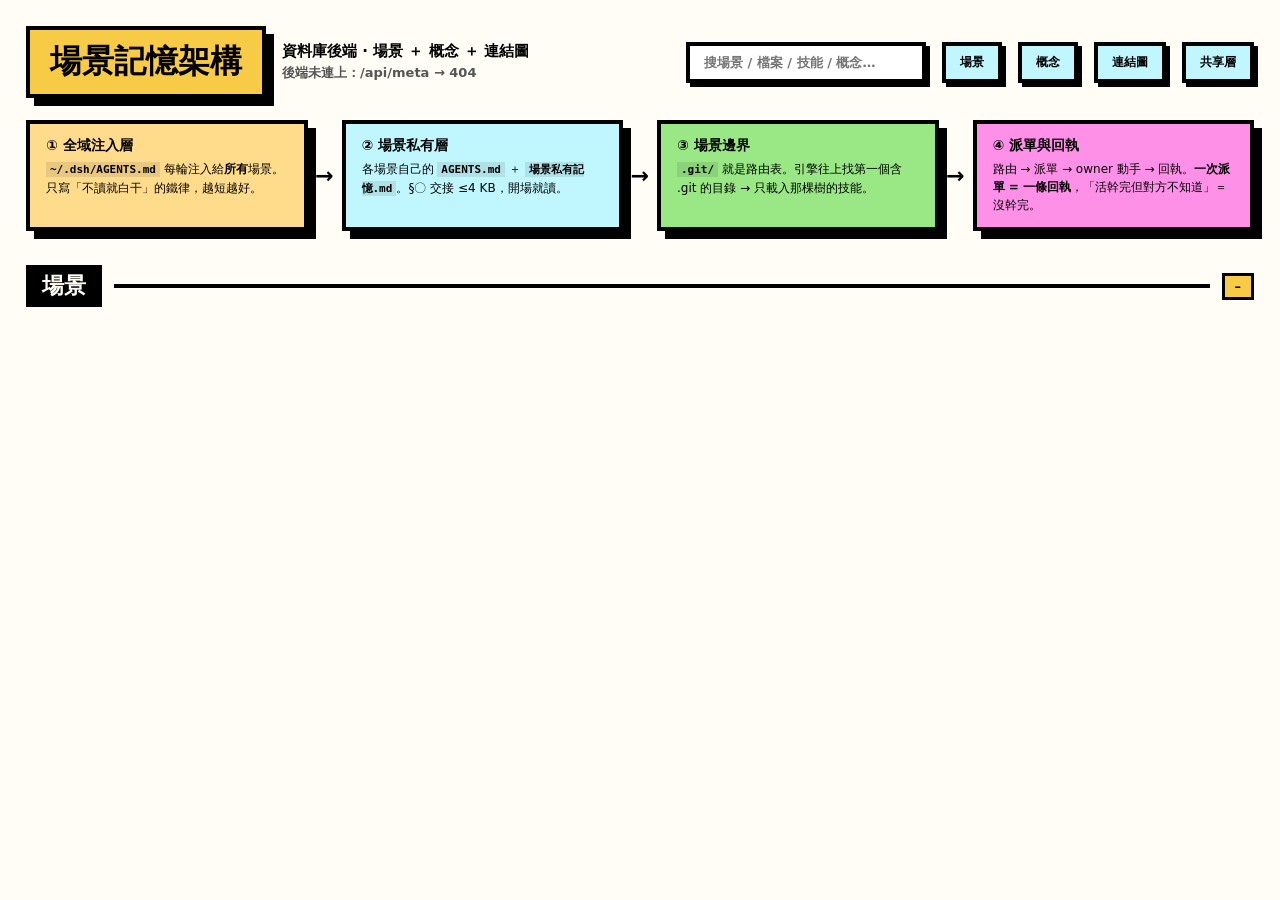
==== web/index.html @ ce109951 "feat: 場景記憶架構後端 — SQLite + REST API + fetch 前端 - backend/schema.sql: 8 張表（scenes / scene_files / scen" ====
<!DOCTYPE html>
<html lang="zh-Hant">
<head>
<meta charset="utf-8">
<meta name="viewport" content="width=device-width,initial-scale=1">
<title>場景記憶架構 · 資料庫後端</title>
<style>
:root{
  --pink:#FE90E8; --blue:#C0F7FE; --green:#99E885; --yellow:#F7CB46; --cream:#FFDC8B;
  --black:#000; --white:#fff; --offwhite:#FFFDF5;
  --border:4px solid var(--black); --shadow:8px 8px 0 var(--black); --shadow-sm:4px 4px 0 var(--black);
}
*{margin:0;padding:0;box-sizing:border-box}
body{font-family:'Inter','Noto Sans TC',system-ui,sans-serif;background:var(--offwhite);color:var(--black);min-height:100vh}
.wrap{max-width:1500px;margin:0 auto;padding:26px 26px 90px}
header{display:flex;align-items:center;gap:16px;flex-wrap:wrap;margin-bottom:22px}
h1{font-size:32px;font-weight:900;background:var(--yellow);border:var(--border);box-shadow:var(--shadow);
   padding:10px 20px;display:inline-block}
.hmeta{display:flex;flex-direction:column;gap:3px;font-size:13px;font-weight:600}
.hmeta b{font-size:15px}
.hmeta span{color:#555}
input#q{background:var(--white);border:var(--border);box-shadow:var(--shadow-sm);padding:9px 14px;
  font-family:inherit;font-size:13px;font-weight:600;min-width:240px}
button.btn{background:var(--blue);border:var(--border);box-shadow:var(--shadow-sm);padding:8px 14px;
  font-weight:800;font-size:12px;cursor:pointer;font-family:inherit}
button.btn:active{transform:translate(2px,2px);box-shadow:2px 2px 0 var(--black)}
button.btn.on{background:var(--green)}
.chain{display:flex;align-items:stretch;gap:0;flex-wrap:wrap;margin-bottom:30px}
.cblock{border:var(--border);box-shadow:var(--shadow);padding:13px 16px;flex:1 1 190px;min-width:0}
.cblock h4{font-size:14px;font-weight:900;margin-bottom:5px}
.cblock p{font-size:12px;line-height:1.5;font-weight:500}
.cblock code{background:rgba(0,0,0,.09);padding:1px 4px;font-size:11px;font-weight:700}
.c1{background:var(--cream)} .c2{background:var(--blue)} .c3{background:var(--green)} .c4{background:var(--pink)}
.cjoin{width:34px;display:flex;align-items:center;justify-content:center;font-size:22px;font-weight:900;flex:none}
.sec-h{display:flex;align-items:center;gap:12px;margin:34px 0 16px}
.sec-h h2{font-size:22px;font-weight:900;background:var(--black);color:var(--offwhite);padding:6px 16px}
.sec-h .line{flex:1;height:4px;background:var(--black)}
.sec-h .cnt{font-weight:900;font-size:13px;background:var(--yellow);border:3px solid var(--black);padding:3px 10px}
.grid{display:grid;grid-template-columns:repeat(auto-fill,minmax(340px,1fr));gap:22px}
.card{border:var(--border);box-shadow:var(--shadow);background:var(--white);display:flex;flex-direction:column}
.card-h{background:var(--black);color:var(--offwhite);padding:9px 13px;display:flex;align-items:center;gap:9px}
.card-h .nm{font-weight:900;font-size:16px}
.card-h .st{margin-left:auto;font-size:10.5px;font-weight:800;background:var(--yellow);color:var(--black);
  border:2px solid var(--offwhite);padding:1px 7px}
.pill{font-size:10.5px;font-weight:800;padding:1px 6px;border:2px solid var(--offwhite)}
.pill.ok{color:var(--green)} .pill.bad{color:var(--pink)} .pill.info{color:var(--blue)}
.items{display:grid;grid-template-columns:1fr 1fr;border-top:var(--border)}
.item{border-right:var(--border);border-bottom:var(--border);padding:8px 10px;cursor:pointer;
  background:var(--offwhite);transition:.12s;min-height:58px}
.item:nth-child(2n){border-right:none}
.item:hover{background:var(--yellow)}
.item .fn{font-weight:900;font-size:11.5px;line-height:1.25;display:block;word-break:break-all}
.item .fr{font-size:10px;font-weight:700;color:#444;display:block;margin-top:2px}
.item.miss{background:#eee;color:#888;cursor:default}
.item.miss .fn{text-decoration:line-through}
.item.miss:hover{background:#eee}
.bars{padding:10px 12px;border-top:var(--border);display:flex;flex-wrap:wrap;gap:6px}
.tag{font-size:10.5px;font-weight:800;border:2px solid var(--black);padding:2px 7px;background:var(--blue);cursor:pointer}
.tag:hover{background:var(--yellow)}
.concept{border:var(--border);box-shadow:var(--shadow);background:var(--white);padding:14px 16px;cursor:pointer}
.concept:hover{background:var(--yellow)}
.concept h3{font-size:16px;font-weight:900;margin-bottom:6px}
.concept .ty{font-size:10px;font-weight:800;background:var(--black);color:var(--yellow);padding:1px 7px;margin-left:8px}
.concept p{font-size:12.5px;line-height:1.55;color:#333}
#drawer{position:fixed;top:0;right:0;width:min(760px,94vw);height:100%;background:var(--white);
  border-left:var(--border);box-shadow:-8px 0 0 var(--black);transform:translateX(105%);transition:transform .2s;z-index:40}
#drawer.open{transform:none}
.dr-h{background:var(--black);color:var(--offwhite);padding:12px 16px;display:flex;align-items:center;gap:10px}
.dr-h h3{font-size:17px;font-weight:900}
.dr-x{margin-left:auto;background:none;border:2px solid var(--offwhite);color:var(--offwhite);
  font-size:18px;width:30px;height:30px;cursor:pointer;font-weight:900}
.dr-b{padding:16px;overflow:auto;height:calc(100% - 58px)}
.dr-b h4{font-weight:900;margin:16px 0 6px;font-size:15px;border-bottom:3px solid var(--black);padding-bottom:3px}
.dr-b pre{background:var(--offwhite);border:var(--border);box-shadow:var(--shadow-sm);padding:11px;
  font-size:11.5px;line-height:1.5;white-space:pre-wrap;word-break:break-word;overflow:auto;max-height:460px}
.dr-b .meta{font-size:11.5px;color:#555;font-weight:700;margin-bottom:8px}
.dr-b .blk{margin-bottom:10px}
.dr-b .blk h5{font-weight:900;font-size:13.5px;margin-bottom:3px}
.dr-b .blk p{font-size:12.5px;line-height:1.55;white-space:pre-wrap}
.links a{display:inline-block;font-size:11.5px;font-weight:800;background:var(--blue);border:2px solid var(--black);
  padding:2px 8px;margin:3px 4px 0 0;cursor:pointer;text-decoration:none;color:var(--black)}
.links a:hover{background:var(--yellow)}
#mask{position:fixed;inset:0;background:rgba(0,0,0,.45);z-index:35;display:none}
#mask.on{display:block}
#status{position:fixed;left:10px;bottom:8px;font-size:11px;font-weight:700;color:#666;z-index:50}
table.t{width:100%;border-collapse:collapse;font-size:12px}
table.t th,table.t td{border:2px solid var(--black);padding:5px 8px;text-align:left}
table.t th{background:var(--black);color:var(--offwhite);font-weight:800}
</style>
</head>
<body>
<div class="wrap">
  <header>
    <h1>場景記憶架構</h1>
    <div class="hmeta">
      <b>資料庫後端 · 場景 ＋ 概念 ＋ 連結圖</b>
      <span id="meta-line">載入中…</span>
    </div>
    <div style="flex:1"></div>
    <input id="q" placeholder="搜場景 / 檔案 / 技能 / 概念…">
    <button class="btn" id="btn-scenes">場景</button>
    <button class="btn" id="btn-concepts">概念</button>
    <button class="btn" id="btn-graph">連結圖</button>
    <button class="btn" id="btn-shared">共享層</button>
  </header>

  <div class="chain">
    <div class="cblock c1"><h4>① 全域注入層</h4>
      <p><code>~/.dsh/AGENTS.md</code> 每輪注入給<b>所有</b>場景。只寫「不讀就白干」的鐵律，越短越好。</p></div>
    <div class="cjoin">→</div>
    <div class="cblock c2"><h4>② 場景私有層</h4>
      <p>各場景自己的 <code>AGENTS.md</code> ＋ <code>場景私有記憶.md</code>。§〇 交接 ≤4 KB，開場就讀。</p></div>
    <div class="cjoin">→</div>
    <div class="cblock c3"><h4>③ 場景邊界</h4>
      <p><code>.git/</code> 就是路由表。引擎往上找第一個含 .git 的目錄 → 只載入那棵樹的技能。</p></div>
    <div class="cjoin">→</div>
    <div class="cblock c4"><h4>④ 派單與回執</h4>
      <p>路由 → 派單 → owner 動手 → 回執。<b>一次派單 = 一條回執</b>，「活幹完但對方不知道」＝沒幹完。</p></div>
  </div>

  <div class="sec-h"><h2 id="sec-title">場景</h2><div class="line"></div><div class="cnt" id="cnt">–</div></div>
  <div id="main"></div>
</div>

<div id="mask"></div>
<div id="drawer">
  <div class="dr-h"><h3 id="dr-t">–</h3><button class="dr-x" id="dr-x">×</button></div>
  <div class="dr-b" id="dr-b"></div>
</div>
<div id="status"></div>

<script>
const API = '';
const esc = s => String(s ?? '').replace(/[&<>]/g, c => ({'&':'&amp;','<':'&lt;','>':'&gt;'}[c]));
const kb = n => n < 1024 ? n + ' B' : n < 1048576 ? (n/1024).toFixed(1) + ' KB' : (n/1048576).toFixed(1) + ' MB';

const S = { scenes: [], concepts: [], shared: [], graph: {nodes:[],edges:[]}, mode: 'scenes', q: '' };

async function api(p){ const r = await fetch(API + p); if(!r.ok) throw new Error(p + ' → ' + r.status); return r.json(); }

const drawer = document.getElementById('drawer'), mask = document.getElementById('mask');
function openDrawer(title, html){ document.getElementById('dr-t').textContent = title; document.getElementById('dr-b').innerHTML = html;
  drawer.classList.add('open'); mask.classList.add('on'); }
function closeDrawer(){ drawer.classList.remove('open'); mask.classList.remove('on'); }
document.getElementById('dr-x').onclick = closeDrawer; mask.onclick = closeDrawer;
document.addEventListener('keydown', e => { if(e.key === 'Escape') closeDrawer(); });

const COLORS = { 'AGENTS.md':'var(--cream)','定位卡.md':'var(--yellow)','身份卡.md':'var(--blue)',
  '場景畫像.md':'var(--pink)','場景私有記憶.md':'var(--green)','專案記憶/':'var(--blue)',
  '歸檔/':'var(--cream)','_檔案索引.md':'var(--cream)' };

function sceneCard(s){
  const h = '<div class="card-h"><span class="nm">' + esc(s.name) + '</span>' +
    '<span class="pill ' + (s.has_git?'ok':'bad') + '">' + (s.has_git?'.git ✓':'缺 .git') + '</span>' +
    '<span class="st">§〇 ' + kb(s.handover_size) + ' · ' + s.skill_count + ' 技能</span></div>';
  const items = s.files.map(f => {
    const miss = f.kind === 'missing';
    return '<div class="item' + (miss?' miss':'') + '" data-scene="' + esc(s.id) + '" data-file="' + esc(f.name) + '">' +
      '<span class="fn" style="background:' + (COLORS[f.name]||'var(--offwhite)') + '">' + esc(f.name) + '</span>' +
      '<span class="fr">' + esc(f.role) + ' · ' + kb(f.size) + (f.count!=null?' · '+f.count+'檔':'') + '</span></div>';
  }).join('');
  const tags = s.skills.map(k => '<span class="tag" data-skill="' + esc(k.name) + '">' + esc(k.name) + '</span>').join('');
  return '<div class="card">' + h + '<div class="items">' + items + '</div>' + (tags ? '<div class="bars">' + tags + '</div>' : '') + '</div>';
}

function conceptCard(c){
  const n = (c.blocks||[]).length;
  return '<div class="concept" data-slug="' + esc(c.slug) + '"><h3>' + esc(c.title) +
    '<span class="ty">' + esc(c.type) + '</span></h3><p>' + esc((c.summary||'').slice(0,220)) +
    (n ? ' <span class="pill info">' + n + ' 區塊</span>' : '') + '</p></div>';
}

async function openScene(id, fileName){
  const s = await api('/api/scenes/' + encodeURIComponent(id));
  let html = '<div class="meta">' + esc(s.path) + '</div>';
  html += '<h4>場景資訊</h4><table class="t"><tr><th>項目</th><th>值</th></tr>' +
    '<tr><td>.git</td><td>' + (s.has_git?'有 ✓':'缺 ✗') + '</td></tr>' +
    '<tr><td>§〇 大小</td><td>' + kb(s.handover_size) + '</td></tr>' +
    '<tr><td>技能</td><td>' + s.skill_count + '</td></tr>' +
    '<tr><td>面板</td><td>' + (s.panels||[]).map(p=>esc(p.id)).join(', ') + '</td></tr></table>';
  html += '<h4>§〇 當前交接</h4><pre>' + esc(s.handover || '(無)') + '</pre>';
  html += '<h4>技能</h4><div class="links">' + (s.skills||[]).map(k =>
    '<a data-skill="' + esc(k.name) + '">' + esc(k.name) + ' <small>' + kb(k.size) + '</small></a>').join('') + '</div>';
  if (fileName){
    const f = await api('/api/scenes/' + encodeURIComponent(id) + '/files/' + encodeURIComponent(fileName));
    html += '<h4>' + esc(f.name) + ' <small style="font-weight:700">（' + esc(f.role) + ' · ' + kb(f.size) + '）</small></h4>';
    html += '<p style="font-size:12px;color:#555;margin-bottom:6px">' + esc(f.desc||'') + '</p>';
    html += '<pre>' + esc(f.content || '(空或目錄)') + '</pre>';
  }
  openDrawer(s.name, html);
}

async function openConcept(slug){
  const c = await api('/api/concepts/' + encodeURIComponent(slug));
  let html = '<div class="meta">' + esc(c.type) + ' · ' + esc(c.path||'') + '</div>';
  html += '<p style="font-size:13px;line-height:1.6;margin-bottom:8px">' + esc(c.summary||'') + '</p>';
  html += '<h4>區塊</h4>';
  for (const b of (c.blocks||[])){
    if (!b.body) continue;
    html += '<div class="blk"><h5>' + esc(b.heading||'') + '</h5><p>' + esc(b.body.slice(0,1600)) +
      (b.body.length > 1600 ? '\n…（完整內容見原始 md）' : '') + '</p></div>';
  }
  const rel = S.graph.edges.filter(e => e.src === slug);
  if (rel.length) html += '<h4>連結</h4><div class="links">' + rel.map(e =>
    '<a data-node="' + esc(e.dst) + '">' + esc(e.dst) + ' <small>' + esc(e.kind) + '</small></a>').join('') + '</div>';
  openDrawer(c.title, html);
}

async function openShared(name){
  const f = S.shared.find(x => x.name === name);
  openDrawer(name, '<div class="meta">' + kb(f.size) + '</div><pre>' + esc(f.content||'') + '</pre>');
}

function render(){
  const main = document.getElementById('main');
  const t = document.getElementById('sec-title');
  const q = S.q.toLowerCase();
  if (S.mode === 'scenes'){
    t.textContent = '場景';
    const list = S.scenes.filter(s => !q || s.name.toLowerCase().includes(q) ||
      s.skills.some(k => k.name.toLowerCase().includes(q)) ||
      s.files.some(f => f.name.toLowerCase().includes(q)));
    document.getElementById('cnt').textContent = list.length;
    main.innerHTML = '<div class="grid">' + list.map(sceneCard).join('') + '</div>';
  } else if (S.mode === 'concepts'){
    t.textContent = '概念頁';
    const list = S.concepts.filter(c => !q || (c.title+c.slug+(c.summary||'')).toLowerCase().includes(q));
    document.getElementById('cnt').textContent = list.length;
    main.innerHTML = '<div class="grid">' + list.map(conceptCard).join('') + '</div>';
  } else if (S.mode === 'graph'){
    t.textContent = '連結圖';
    document.getElementById('cnt').textContent = S.graph.edges.length;
    const rows = S.graph.edges.map(e => '<tr><td>' + esc(e.src) + '</td><td>' + esc(e.dst) + '</td><td>' + esc(e.kind) + '</td></tr>').join('');
    const nodeRows = S.graph.nodes.map(n => '<tr><td>' + esc(n.id) + '</td><td>' + esc(n.label) + '</td><td>' + esc(n.group) + '</td></tr>').join('');
    main.innerHTML = '<h4>邊（edges）</h4><table class="t"><tr><th>src</th><th>dst</th><th>kind</th></tr>' + rows + '</table>' +
      '<h4 style="margin-top:22px">節點（nodes）</h4><table class="t"><tr><th>id</th><th>label</th><th>group</th></tr>' + nodeRows + '</table>';
  } else {
    t.textContent = '共享層';
    document.getElementById('cnt').textContent = S.shared.length;
    main.innerHTML = '<div class="grid">' + S.shared.map(f =>
      '<div class="concept" data-shared="' + esc(f.name) + '"><h3>' + esc(f.name) + '</h3><p>' + kb(f.size) + '</p></div>').join('') + '</div>';
  }
}

document.addEventListener('click', e => {
  const t = e.target.closest('[data-scene],[data-file],[data-slug],[data-shared],[data-skill],[data-node]');
  if (!t) return;
  if (t.dataset.scene && t.dataset.file) openScene(t.dataset.scene, t.dataset.file);
  else if (t.dataset.scene) openScene(t.dataset.scene);
  else if (t.dataset.slug) openConcept(t.dataset.slug);
  else if (t.dataset.shared) openShared(t.dataset.shared);
  else if (t.dataset.skill){ document.getElementById('q').value = t.dataset.skill; S.q = t.dataset.skill; S.mode='scenes'; render(); }
  else if (t.dataset.node){
    if (S.graph.nodes.some(n => n.id === t.dataset.node && n.group === 'concept')) openConcept(t.dataset.node);
    else { S.q = t.dataset.node; S.mode = 'scenes'; render(); }
  }
});

document.getElementById('q').oninput = e => { S.q = e.target.value; render(); };
for (const [id, mode] of [['btn-scenes','scenes'],['btn-concepts','concepts'],['btn-graph','graph'],['btn-shared','shared']]){
  document.getElementById(id).onclick = () => {
    S.mode = mode;
    for (const b of document.querySelectorAll('.btn')) b.classList.remove('on');
    document.getElementById(id).classList.add('on');
    render();
  };
}

(async function init(){
  try{
    const [meta, sc, co, sh, gr] = await Promise.all([
      api('/api/meta'), api('/api/scenes'), api('/api/concepts'), api('/api/shared'), api('/api/graph')]);
    S.scenes = sc.scenes; S.concepts = co.concepts; S.shared = sh.shared; S.graph = gr;
    const c = meta.counts;
    document.getElementById('meta-line').textContent =
      c.scenes + ' 場景 · ' + c.skills + ' 技能 · ' + c.concepts + ' 概念頁 · ' + c.edges + ' 連結 · built ' + meta.meta.built_at.slice(0,16);
    document.getElementById('status').textContent = 'API ' + meta.db_path + ' · ' + kb(meta.db_size);
    document.getElementById('btn-scenes').classList.add('on');
    render();
  } catch(err){
    document.getElementById('meta-line').textContent = '後端未連上：' + err.message;
  }
})();
</script>
</body>
</html>
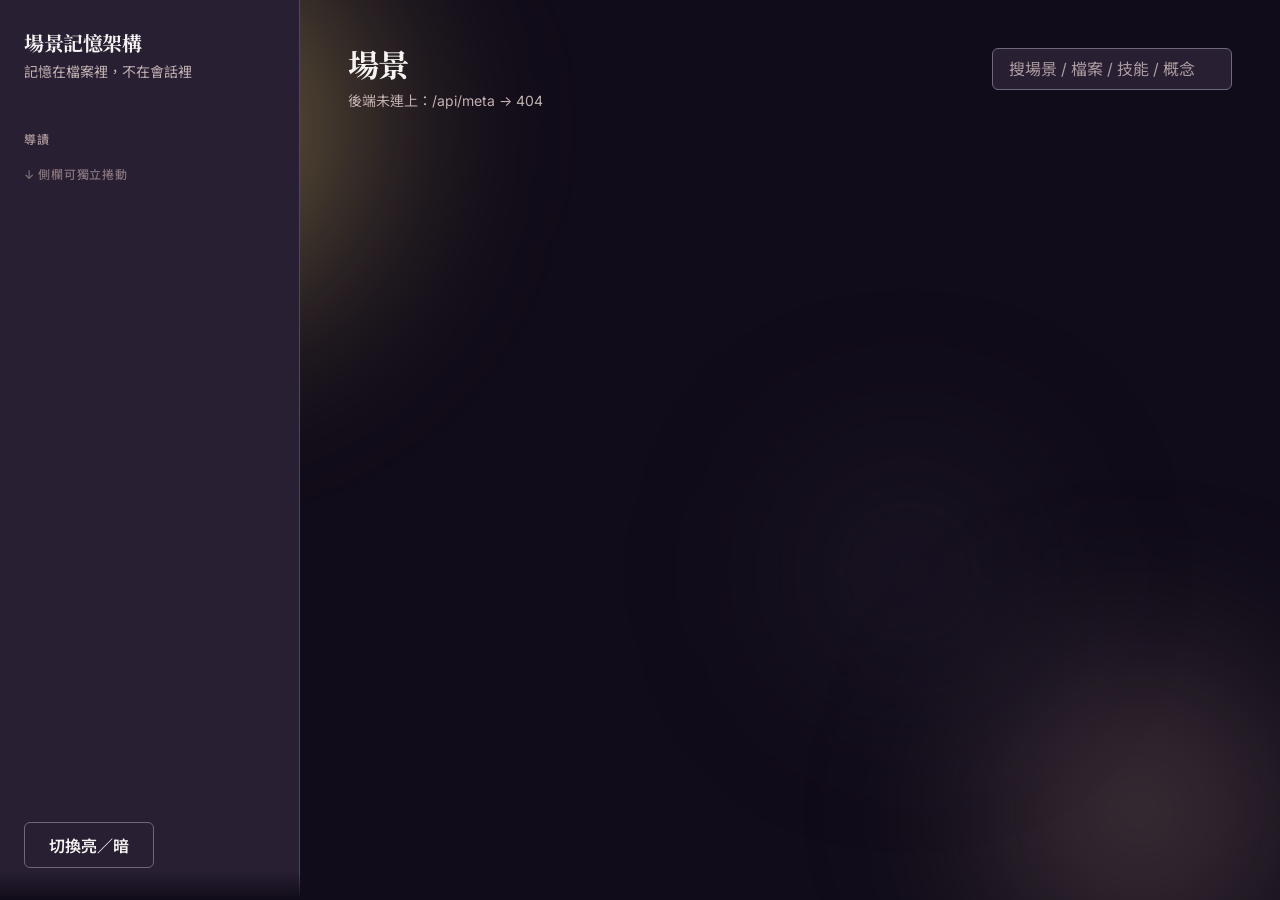
==== commit c6b14f8a: "feat: 前端改用 Aurora 設計系統 + 左側側邊欄導讀 - 視覺：改用 Personal-OS aurora-design-system（vars-light/dark + aurora-c" ====
--- a/web/index.html
+++ b/web/index.html
@@ -1,284 +1,469 @@
 <!DOCTYPE html>
-<html lang="zh-Hant">
+<html lang="zh-Hant" data-theme="dark">
 <head>
 <meta charset="utf-8">
 <meta name="viewport" content="width=device-width,initial-scale=1">
-<title>場景記憶架構 · 資料庫後端</title>
+<title>場景記憶架構 · 資料庫</title>
+<link rel="preconnect" href="https://fonts.googleapis.com">
+<link rel="preconnect" href="https://fonts.gstatic.com" crossorigin>
+<link href="https://fonts.googleapis.com/css2?family=Inter:wght@400;500;600;700&family=Source+Serif+4:opsz,wght@8..60,400;8..60,600;8..60,700&family=JetBrains+Mono:wght@400;500;600&family=Noto+Serif+TC:wght@600;700&family=Noto+Sans+TC:wght@400;500;700&display=swap" rel="stylesheet">
+<link rel="stylesheet" href="assets/vars-light.css">
+<link rel="stylesheet" href="assets/vars-dark.css">
+<link rel="stylesheet" href="assets/aurora-components.css">
 <style>
-:root{
-  --pink:#FE90E8; --blue:#C0F7FE; --green:#99E885; --yellow:#F7CB46; --cream:#FFDC8B;
-  --black:#000; --white:#fff; --offwhite:#FFFDF5;
-  --border:4px solid var(--black); --shadow:8px 8px 0 var(--black); --shadow-sm:4px 4px 0 var(--black);
-}
-*{margin:0;padding:0;box-sizing:border-box}
-body{font-family:'Inter','Noto Sans TC',system-ui,sans-serif;background:var(--offwhite);color:var(--black);min-height:100vh}
-.wrap{max-width:1500px;margin:0 auto;padding:26px 26px 90px}
-header{display:flex;align-items:center;gap:16px;flex-wrap:wrap;margin-bottom:22px}
-h1{font-size:32px;font-weight:900;background:var(--yellow);border:var(--border);box-shadow:var(--shadow);
-   padding:10px 20px;display:inline-block}
-.hmeta{display:flex;flex-direction:column;gap:3px;font-size:13px;font-weight:600}
-.hmeta b{font-size:15px}
-.hmeta span{color:#555}
-input#q{background:var(--white);border:var(--border);box-shadow:var(--shadow-sm);padding:9px 14px;
-  font-family:inherit;font-size:13px;font-weight:600;min-width:240px}
-button.btn{background:var(--blue);border:var(--border);box-shadow:var(--shadow-sm);padding:8px 14px;
-  font-weight:800;font-size:12px;cursor:pointer;font-family:inherit}
-button.btn:active{transform:translate(2px,2px);box-shadow:2px 2px 0 var(--black)}
-button.btn.on{background:var(--green)}
-.chain{display:flex;align-items:stretch;gap:0;flex-wrap:wrap;margin-bottom:30px}
-.cblock{border:var(--border);box-shadow:var(--shadow);padding:13px 16px;flex:1 1 190px;min-width:0}
-.cblock h4{font-size:14px;font-weight:900;margin-bottom:5px}
-.cblock p{font-size:12px;line-height:1.5;font-weight:500}
-.cblock code{background:rgba(0,0,0,.09);padding:1px 4px;font-size:11px;font-weight:700}
-.c1{background:var(--cream)} .c2{background:var(--blue)} .c3{background:var(--green)} .c4{background:var(--pink)}
-.cjoin{width:34px;display:flex;align-items:center;justify-content:center;font-size:22px;font-weight:900;flex:none}
-.sec-h{display:flex;align-items:center;gap:12px;margin:34px 0 16px}
-.sec-h h2{font-size:22px;font-weight:900;background:var(--black);color:var(--offwhite);padding:6px 16px}
-.sec-h .line{flex:1;height:4px;background:var(--black)}
-.sec-h .cnt{font-weight:900;font-size:13px;background:var(--yellow);border:3px solid var(--black);padding:3px 10px}
-.grid{display:grid;grid-template-columns:repeat(auto-fill,minmax(340px,1fr));gap:22px}
-.card{border:var(--border);box-shadow:var(--shadow);background:var(--white);display:flex;flex-direction:column}
-.card-h{background:var(--black);color:var(--offwhite);padding:9px 13px;display:flex;align-items:center;gap:9px}
-.card-h .nm{font-weight:900;font-size:16px}
-.card-h .st{margin-left:auto;font-size:10.5px;font-weight:800;background:var(--yellow);color:var(--black);
-  border:2px solid var(--offwhite);padding:1px 7px}
-.pill{font-size:10.5px;font-weight:800;padding:1px 6px;border:2px solid var(--offwhite)}
-.pill.ok{color:var(--green)} .pill.bad{color:var(--pink)} .pill.info{color:var(--blue)}
-.items{display:grid;grid-template-columns:1fr 1fr;border-top:var(--border)}
-.item{border-right:var(--border);border-bottom:var(--border);padding:8px 10px;cursor:pointer;
-  background:var(--offwhite);transition:.12s;min-height:58px}
-.item:nth-child(2n){border-right:none}
-.item:hover{background:var(--yellow)}
-.item .fn{font-weight:900;font-size:11.5px;line-height:1.25;display:block;word-break:break-all}
-.item .fr{font-size:10px;font-weight:700;color:#444;display:block;margin-top:2px}
-.item.miss{background:#eee;color:#888;cursor:default}
-.item.miss .fn{text-decoration:line-through}
-.item.miss:hover{background:#eee}
-.bars{padding:10px 12px;border-top:var(--border);display:flex;flex-wrap:wrap;gap:6px}
-.tag{font-size:10.5px;font-weight:800;border:2px solid var(--black);padding:2px 7px;background:var(--blue);cursor:pointer}
-.tag:hover{background:var(--yellow)}
-.concept{border:var(--border);box-shadow:var(--shadow);background:var(--white);padding:14px 16px;cursor:pointer}
-.concept:hover{background:var(--yellow)}
-.concept h3{font-size:16px;font-weight:900;margin-bottom:6px}
-.concept .ty{font-size:10px;font-weight:800;background:var(--black);color:var(--yellow);padding:1px 7px;margin-left:8px}
-.concept p{font-size:12.5px;line-height:1.55;color:#333}
-#drawer{position:fixed;top:0;right:0;width:min(760px,94vw);height:100%;background:var(--white);
-  border-left:var(--border);box-shadow:-8px 0 0 var(--black);transform:translateX(105%);transition:transform .2s;z-index:40}
-#drawer.open{transform:none}
-.dr-h{background:var(--black);color:var(--offwhite);padding:12px 16px;display:flex;align-items:center;gap:10px}
-.dr-h h3{font-size:17px;font-weight:900}
-.dr-x{margin-left:auto;background:none;border:2px solid var(--offwhite);color:var(--offwhite);
-  font-size:18px;width:30px;height:30px;cursor:pointer;font-weight:900}
-.dr-b{padding:16px;overflow:auto;height:calc(100% - 58px)}
-.dr-b h4{font-weight:900;margin:16px 0 6px;font-size:15px;border-bottom:3px solid var(--black);padding-bottom:3px}
-.dr-b pre{background:var(--offwhite);border:var(--border);box-shadow:var(--shadow-sm);padding:11px;
-  font-size:11.5px;line-height:1.5;white-space:pre-wrap;word-break:break-word;overflow:auto;max-height:460px}
-.dr-b .meta{font-size:11.5px;color:#555;font-weight:700;margin-bottom:8px}
-.dr-b .blk{margin-bottom:10px}
-.dr-b .blk h5{font-weight:900;font-size:13.5px;margin-bottom:3px}
-.dr-b .blk p{font-size:12.5px;line-height:1.55;white-space:pre-wrap}
-.links a{display:inline-block;font-size:11.5px;font-weight:800;background:var(--blue);border:2px solid var(--black);
-  padding:2px 8px;margin:3px 4px 0 0;cursor:pointer;text-decoration:none;color:var(--black)}
-.links a:hover{background:var(--yellow)}
-#mask{position:fixed;inset:0;background:rgba(0,0,0,.45);z-index:35;display:none}
-#mask.on{display:block}
-#status{position:fixed;left:10px;bottom:8px;font-size:11px;font-weight:700;color:#666;z-index:50}
-table.t{width:100%;border-collapse:collapse;font-size:12px}
-table.t th,table.t td{border:2px solid var(--black);padding:5px 8px;text-align:left}
-table.t th{background:var(--black);color:var(--offwhite);font-weight:800}
+/* vars-light 是 :root，vars-dark 是 [data-theme="dark"]。
+   預設深色（液態玻璃），可切回亮色（霧面紙）。 */
+html[data-theme="light"] { color-scheme: light; }
+html[data-theme="dark"]  { color-scheme: dark; }
+
+body { background: var(--c-bg); }
+.orbs { position: fixed; inset: 0; pointer-events: none; z-index: 0; overflow: hidden; }
+.orb { position: absolute; border-radius: 50%; filter: blur(var(--orb-blur)); }
+.orb-gold   { background: radial-gradient(circle, rgba(222,193,107,var(--orb-gold-opacity))   0%, transparent 70%); }
+.orb-mauve  { background: radial-gradient(circle, rgba(134,107,108,var(--orb-mauve-opacity))  0%, transparent 70%); }
+.orb-purple { background: radial-gradient(circle, rgba(50,40,63,var(--orb-purple-opacity))    0%, transparent 70%); }
+.orb-a { width: 44vw; height: 44vw; top: -12vw; left: -8vw;  animation: drift-a 28s var(--ease-out-expo) infinite; }
+.orb-b { width: 34vw; height: 34vw; bottom: -10vw; right: -6vw; animation: drift-b 34s var(--ease-out-expo) infinite; }
+.orb-c { width: 26vw; height: 26vw; top: 45%; left: 58%;     animation: drift-c 40s var(--ease-out-expo) infinite; }
+@keyframes drift-a { 0%,100%{transform:translate(0,0)} 50%{transform:translate(4vw,3vw)} }
+@keyframes drift-b { 0%,100%{transform:translate(0,0)} 50%{transform:translate(-3vw,-4vw)} }
+@keyframes drift-c { 0%,100%{transform:translate(0,0)} 50%{transform:translate(-5vw,2vw)} }
+
+/* ─────────── 版面：左側欄 + 主區 ─────────── */
+.app { position: relative; z-index: 1; display: grid; grid-template-columns: 300px 1fr; min-height: 100vh; }
+.sidebar {
+  position: sticky; top: 0; align-self: start; height: 100vh; overflow-y: auto;
+  scrollbar-width: thin;
+  border-right: 1px solid var(--c-border);
+  background: var(--c-surface); padding: var(--space-xl) var(--space-lg);
+  display: flex; flex-direction: column; gap: var(--space-lg);
+  -webkit-mask-image: linear-gradient(to bottom, #000 0, #000 calc(100% - 28px), transparent 100%);
+          mask-image: linear-gradient(to bottom, #000 0, #000 calc(100% - 28px), transparent 100%);
+}
+.sidebar::-webkit-scrollbar { width: 8px; }
+.sidebar::-webkit-scrollbar-thumb { background: var(--c-border-strong); border-radius: var(--radius-pill); }
+.sidebar::-webkit-scrollbar-thumb:hover { background: var(--c-text-muted); }
+.brand { display: flex; flex-direction: column; gap: var(--space-xs); }
+.brand .mark { font-family: var(--font-display); font-size: var(--text-h4); font-weight: var(--weight-display);
+  color: var(--c-heading); letter-spacing: var(--tracking-display); line-height: 1.25; }
+.brand .sub { font-size: var(--text-caption); color: var(--c-text-secondary); line-height: 1.5; }
+.nav { display: flex; flex-direction: column; gap: 2px; }
+.nav-item {
+  display: flex; align-items: baseline; gap: var(--space-sm); width: 100%;
+  background: transparent; border: 0; border-left: 2px solid transparent;
+  padding: var(--space-sm) var(--space-sm); cursor: pointer; text-align: left;
+  font-family: var(--font-body); font-size: var(--text-caption); color: var(--c-text);
+  transition: background var(--duration-fast) var(--ease-out-expo);
+}
+.nav-item:hover { background: var(--c-surface-2); }
+.nav-item.on { background: var(--c-surface-2); border-left-color: var(--c-accent); color: var(--c-heading); font-weight: var(--weight-label); }
+.nav-item .n { font-family: var(--font-mono); font-size: var(--text-micro); color: var(--c-text-secondary); min-width: 20px; }
+.nav-item.on .n { color: var(--c-accent-text); }
+.nav-item .c { margin-left: auto; font-family: var(--font-mono); font-size: var(--text-micro); color: var(--c-text-secondary); }
+
+.reading { display: flex; flex-direction: column; gap: var(--space-xs); }
+.reading-item {
+  display: grid; grid-template-columns: 22px 1fr; gap: var(--space-sm); align-items: start;
+  background: transparent; border: 0; padding: var(--space-sm); cursor: pointer; text-align: left;
+  font-family: var(--font-body); border-left: 2px solid transparent;
+  transition: background var(--duration-fast) var(--ease-out-expo);
+}
+.reading-item:hover { background: var(--c-surface-2); }
+.reading-item.on { background: var(--c-surface-2); border-left-color: var(--c-accent); }
+.reading-item .idx { font-family: var(--font-mono); font-size: var(--text-micro); color: var(--c-accent-text); padding-top: 2px; }
+.reading-item .t { font-size: var(--text-caption); color: var(--c-text); line-height: 1.45; }
+.reading-item.on .t { color: var(--c-heading); font-weight: var(--weight-label); }
+.reading-item .k { font-family: var(--font-mono); font-size: var(--text-micro); color: var(--c-text-secondary); opacity: .9; }
+
+.main { padding: var(--space-2xl) var(--space-2xl) var(--space-3xl); max-width: 1180px; }
+.top { display: flex; align-items: flex-start; gap: var(--space-lg); flex-wrap: wrap; margin-bottom: var(--space-xl); }
+.top .title { flex: 1; min-width: 260px; }
+.top h1 { font-size: var(--text-h2); margin-bottom: var(--space-xs); }
+.top .desc { font-size: var(--text-caption); color: var(--c-text-secondary); }
+.tools { display: flex; gap: var(--space-sm); align-items: center; flex-wrap: wrap; }
+
+.section-head { display: flex; align-items: baseline; gap: var(--space-md); margin: var(--space-xl) 0 var(--space-lg); }
+.section-head h2 { font-size: var(--text-h3); }
+.section-head .rule { flex: 1; height: 1px; background: var(--c-border); }
+.section-head .cnt { font-family: var(--font-mono); font-size: var(--text-caption); color: var(--c-accent-text); }
+
+/* ─────────── 場景卡 ─────────── */
+.scene-grid { display: grid; grid-template-columns: repeat(auto-fill, minmax(320px, 1fr)); gap: var(--space-lg); }
+.scene-card { padding: 0; overflow: hidden; }
+.scene-top { display: flex; align-items: baseline; gap: var(--space-sm); padding: var(--space-md) var(--space-lg);
+  border-bottom: 1px solid var(--c-border); }
+.scene-top .nm { font-family: var(--font-display); font-size: var(--text-h4); font-weight: var(--weight-heading); color: var(--c-heading); }
+.scene-top .meta { margin-left: auto; font-family: var(--font-mono); font-size: var(--text-micro); color: var(--c-text-secondary); }
+.scene-files { display: grid; grid-template-columns: 1fr 1fr; }
+.sf { padding: var(--space-sm) var(--space-md); border-bottom: 1px solid var(--c-border); cursor: pointer;
+  border-right: 1px solid var(--c-border); transition: background var(--duration-fast) var(--ease-out-expo); }
+.sf:nth-child(2n) { border-right: 0; }
+.sf:hover { background: var(--c-surface-2); }
+.sf.miss { opacity: .45; }
+.sf .fn { font-size: var(--text-caption); color: var(--c-text); display: block; }
+.sf .fr { font-family: var(--font-mono); font-size: var(--text-micro); color: var(--c-text-secondary); display: block; margin-top: 2px; }
+.scene-skills { display: flex; flex-wrap: wrap; gap: var(--space-xs); padding: var(--space-md) var(--space-lg); }
+.chip { font-family: var(--font-mono); font-size: var(--text-micro); padding: 2px 8px; cursor: pointer; }
+.chip:hover { background: var(--c-accent); color: var(--c-on-accent); }
+
+/* ─────────── 概念卡 ─────────── */
+.concept-grid { display: grid; grid-template-columns: repeat(auto-fill, minmax(300px, 1fr)); gap: var(--space-lg); }
+.concept-card { cursor: pointer; display: flex; flex-direction: column; gap: var(--space-sm); }
+.concept-card h3 { font-size: var(--text-h4); display: flex; align-items: baseline; gap: var(--space-sm); }
+.concept-card .type { font-family: var(--font-mono); font-size: var(--text-micro); color: var(--c-accent-text);
+  border: 1px solid var(--c-border-strong); padding: 1px 6px; }
+.concept-card p { font-size: var(--text-caption); color: var(--c-text); line-height: 1.6; }
+
+/* ─────────── 文章 ─────────── */
+.article { max-width: 780px; }
+.article h2 { font-size: var(--text-h3); margin: var(--space-2xl) 0 var(--space-md); padding-top: var(--space-md); border-top: 1px solid var(--c-border); }
+.article h3 { font-size: var(--text-h4); margin: var(--space-xl) 0 var(--space-sm); color: var(--c-heading); }
+.article h4 { font-size: var(--text-body); margin: var(--space-lg) 0 var(--space-sm); color: var(--c-heading); font-weight: var(--weight-heading); }
+.article p { margin: var(--space-sm) 0; line-height: 1.75; font-size: var(--text-caption); }
+.article ul, .article ol { margin: var(--space-sm) 0 var(--space-sm) var(--space-lg); line-height: 1.75; font-size: var(--text-caption); }
+.article li { margin: 2px 0; }
+.article strong { color: var(--c-heading); font-weight: var(--weight-label); }
+.article code { font-family: var(--font-mono); font-size: .86em; background: var(--c-surface-2);
+  border: 1px solid var(--c-border); padding: 1px 5px; color: var(--c-accent-text); }
+.article pre { background: var(--c-surface-2); border: 1px solid var(--c-border); padding: var(--space-md);
+  overflow-x: auto; margin: var(--space-md) 0; }
+.article pre code { background: none; border: 0; padding: 0; color: var(--c-text); font-size: var(--text-micro); line-height: 1.6; }
+.article blockquote { margin: var(--space-md) 0; padding: var(--space-sm) var(--space-md);
+  border-left: 2px solid var(--c-accent); color: var(--c-text-secondary); font-style: normal; }
+.article blockquote p { margin: 0; }
+.article table { width: 100%; border-collapse: collapse; margin: var(--space-md) 0; font-size: var(--text-micro); }
+.article th, .article td { border: 1px solid var(--c-border); padding: 6px 10px; text-align: left; vertical-align: top; line-height: 1.6; }
+.article th { background: var(--c-surface-2); color: var(--c-heading); font-weight: var(--weight-label); }
+.article td code { font-size: .95em; }
+.article hr { border: 0; border-top: 1px solid var(--c-border); margin: var(--space-xl) 0; }
+.article a { color: var(--c-accent-text); }
+.article .wikilink { color: var(--c-accent-text); border-bottom: 1px dotted var(--c-accent); cursor: pointer; }
+
+/* ─────────── 抽屜 ─────────── */
+.drawer { position: fixed; top: 0; right: 0; width: min(720px, 94vw); height: 100vh; z-index: 40;
+  background: var(--c-surface); border-left: 1px solid var(--c-border-strong);
+  transform: translateX(105%); transition: transform var(--duration-normal) var(--ease-out-expo);
+  display: flex; flex-direction: column; }
+.drawer.open { transform: none; }
+.drawer-head { display: flex; align-items: center; gap: var(--space-sm); padding: var(--space-lg);
+  border-bottom: 1px solid var(--c-border); }
+.drawer-head h3 { font-size: var(--text-h4); }
+.drawer-head button { margin-left: auto; }
+.drawer-body { padding: var(--space-lg); overflow-y: auto; flex: 1; }
+.mask { position: fixed; inset: 0; background: rgba(17,12,25,.5); z-index: 35; display: none; }
+.mask.on { display: block; }
+
+/* placeholder 對比：components 預設用 text-muted，暗色下偏弱 */
+.field::placeholder { color: var(--c-text-secondary); opacity: .85; }
+label { color: var(--c-text-secondary); }
+
+table.data { width: 100%; border-collapse: collapse; font-size: var(--text-micro); }
+table.data th, table.data td { border: 1px solid var(--c-border); padding: 5px 9px; text-align: left; }
+table.data th { background: var(--c-surface-2); color: var(--c-heading); }
+
+@media (max-width: 900px) {
+  .app { grid-template-columns: 1fr; }
+  .sidebar { position: relative; height: auto; border-right: 0; border-bottom: 1px solid var(--c-border); }
+}
 </style>
 </head>
 <body>
-<div class="wrap">
-  <header>
-    <h1>場景記憶架構</h1>
-    <div class="hmeta">
-      <b>資料庫後端 · 場景 ＋ 概念 ＋ 連結圖</b>
-      <span id="meta-line">載入中…</span>
+<div class="orbs">
+  <div class="orb orb-gold orb-a"></div>
+  <div class="orb orb-mauve orb-b"></div>
+  <div class="orb orb-purple orb-c"></div>
+</div>
+
+<div class="app">
+  <aside class="sidebar">
+    <div class="brand">
+      <div class="mark">場景記憶架構</div>
+      <div class="sub" id="brand-sub">記憶在檔案裡，不在會話裡</div>
     </div>
-    <div style="flex:1"></div>
-    <input id="q" placeholder="搜場景 / 檔案 / 技能 / 概念…">
-    <button class="btn" id="btn-scenes">場景</button>
-    <button class="btn" id="btn-concepts">概念</button>
-    <button class="btn" id="btn-graph">連結圖</button>
-    <button class="btn" id="btn-shared">共享層</button>
-  </header>
-
-  <div class="chain">
-    <div class="cblock c1"><h4>① 全域注入層</h4>
-      <p><code>~/.dsh/AGENTS.md</code> 每輪注入給<b>所有</b>場景。只寫「不讀就白干」的鐵律，越短越好。</p></div>
-    <div class="cjoin">→</div>
-    <div class="cblock c2"><h4>② 場景私有層</h4>
-      <p>各場景自己的 <code>AGENTS.md</code> ＋ <code>場景私有記憶.md</code>。§〇 交接 ≤4 KB，開場就讀。</p></div>
-    <div class="cjoin">→</div>
-    <div class="cblock c3"><h4>③ 場景邊界</h4>
-      <p><code>.git/</code> 就是路由表。引擎往上找第一個含 .git 的目錄 → 只載入那棵樹的技能。</p></div>
-    <div class="cjoin">→</div>
-    <div class="cblock c4"><h4>④ 派單與回執</h4>
-      <p>路由 → 派單 → owner 動手 → 回執。<b>一次派單 = 一條回執</b>，「活幹完但對方不知道」＝沒幹完。</p></div>
-  </div>
-
-  <div class="sec-h"><h2 id="sec-title">場景</h2><div class="line"></div><div class="cnt" id="cnt">–</div></div>
-  <div id="main"></div>
+
+    <nav class="nav" id="nav"></nav>
+
+    <div>
+      <div class="label" style="margin-bottom:var(--space-sm)">導讀</div>
+      <div class="reading" id="reading"></div>
+      <div class="label" style="margin-top:var(--space-sm);opacity:.7">↓ 側欄可獨立捲動</div>
+    </div>
+
+    <div style="margin-top:auto" class="row">
+      <button class="btn btn-secondary" id="theme">切換亮／暗</button>
+    </div>
+  </aside>
+
+  <main class="main">
+    <div class="top">
+      <div class="title">
+        <h1 id="page-title">場景</h1>
+        <div class="desc" id="page-desc">資料庫後端 · 機器現況與架構知識</div>
+      </div>
+      <div class="tools">
+        <input class="field" id="q" placeholder="搜場景 / 檔案 / 技能 / 概念" style="width:240px">
+      </div>
+    </div>
+    <div id="view"></div>
+  </main>
 </div>
 
-<div id="mask"></div>
-<div id="drawer">
-  <div class="dr-h"><h3 id="dr-t">–</h3><button class="dr-x" id="dr-x">×</button></div>
-  <div class="dr-b" id="dr-b"></div>
-</div>
-<div id="status"></div>
+<div class="mask" id="mask"></div>
+<aside class="drawer" id="drawer">
+  <div class="drawer-head"><h3 id="drawer-title">–</h3><button class="btn btn-ghost" id="drawer-x">關閉</button></div>
+  <div class="drawer-body" id="drawer-body"></div>
+</aside>
 
 <script>
-const API = '';
+/* ───────── base path（支援掛在子路徑） ───────── */
+const BASE = (() => { let p = location.pathname; if (!p.endsWith('/')) p = p.replace(/[^/]*$/, ''); return p.replace(/\/$/, ''); })();
+const API = BASE;
 const esc = s => String(s ?? '').replace(/[&<>]/g, c => ({'&':'&amp;','<':'&lt;','>':'&gt;'}[c]));
 const kb = n => n < 1024 ? n + ' B' : n < 1048576 ? (n/1024).toFixed(1) + ' KB' : (n/1048576).toFixed(1) + ' MB';
 
-const S = { scenes: [], concepts: [], shared: [], graph: {nodes:[],edges:[]}, mode: 'scenes', q: '' };
-
-async function api(p){ const r = await fetch(API + p); if(!r.ok) throw new Error(p + ' → ' + r.status); return r.json(); }
-
+/* ───────── mini markdown ───────── */
+function md(src){
+  const lines = String(src ?? '').split('\n');
+  let out = '', i = 0, inCode = false, codeBuf = [];
+  const inline = t => esc(t)
+    .replace(/`([^`]+)`/g, '<code>$1</code>')
+    .replace(/\*\*([^*]+)\*\*/g, '<strong>$1</strong>')
+    .replace(/(^|[\s(（])\*([^*\n]+)\*/g, '$1<em>$2</em>')
+    .replace(/\[\[([^\]|]+)(?:\|([^\]]+))?\]\]/g, (m,a,b) => `<span class="wikilink" data-wl="${esc(a)}">${esc(b||a)}</span>`)
+    .replace(/\[([^\]]+)\]\(([^)]+)\)/g, '<a href="$2" target="_blank" rel="noreferrer">$1</a>');
+
+  while (i < lines.length){
+    const L = lines[i];
+    if (/^```/.test(L)){
+      if (!inCode){ inCode = true; codeBuf = []; } else {
+        out += '<pre><code>' + esc(codeBuf.join('\n')) + '</code></pre>'; inCode = false;
+      }
+      i++; continue;
+    }
+    if (inCode){ codeBuf.push(L); i++; continue; }
+
+    // table
+    if (/^\s*\|/.test(L) && /^\s*\|[\s:|-]+\|\s*$/.test(lines[i+1]||'')){
+      const cells = r => r.trim().replace(/^\||\|$/g,'').split('|').map(c=>c.trim());
+      const head = cells(L);
+      i += 2;
+      const rows = [];
+      let g = 0;
+      while (i < lines.length && /^\s*\|/.test(lines[i]) && g++ < 500) { rows.push(cells(lines[i])); i++; }
+      out += '<table><thead><tr>' + head.map(h=>'<th>'+inline(h)+'</th>').join('') + '</tr></thead><tbody>'
+           + rows.map(r=>'<tr>'+r.map(c=>'<td>'+inline(c)+'</td>').join('')+'</tr>').join('') + '</tbody></table>';
+      continue;
+    }
+    let m;
+    if ((m = L.match(/^(#{1,6})\s+(.*)$/))){ out += `<h${Math.min(Math.max(m[1].length,2),4)}>${inline(m[2])}</h${Math.min(Math.max(m[1].length,2),4)}>`; i++; continue; }
+    if (/^#+\s*$/.test(L)){ i++; continue; }   // 單獨的 #：吃掉，避免無限迴圈
+    if (/^\s*(-{3,}|\*{3,})\s*$/.test(L)){ out += '<hr>'; i++; continue; }
+    if ((m = L.match(/^\s*>\s?(.*)$/))){
+      const buf = [];
+      let g = 0;
+      while (i < lines.length && /^\s*>\s?/.test(lines[i]) && g++ < 500) { buf.push(lines[i].replace(/^\s*>\s?/,'')); i++; }
+      out += '<blockquote>' + md(buf.join('\n')) + '</blockquote>'; continue;
+    }
+    if ((m = L.match(/^\s*[-*]\s+(.*)$/))){
+      const items = [];
+      let g = 0;
+      while (i < lines.length && /^\s*[-*]\s+/.test(lines[i]) && g++ < 500) { items.push(lines[i].replace(/^\s*[-*]\s+/,'')); i++; }
+      out += '<ul>' + items.map(x=>'<li>'+inline(x)+'</li>').join('') + '</ul>'; continue;
+    }
+    if ((m = L.match(/^\s*\d+\.\s+(.*)$/))){
+      const items = [];
+      let g = 0;
+      while (i < lines.length && /^\s*\d+\.\s+/.test(lines[i]) && g++ < 500) { items.push(lines[i].replace(/^\s*\d+\.\s+/,'')); i++; }
+      out += '<ol>' + items.map(x=>'<li>'+inline(x)+'</li>').join('') + '</ol>'; continue;
+    }
+    if (!L.trim()){ i++; continue; }
+    const buf = [];
+    let guard = 0;
+    while (i < lines.length && lines[i].trim() &&
+           !/^\s*([-*]\s|\d+\.\s|>|#)/.test(lines[i]) && !/^\s*\|/.test(lines[i]) &&
+           !/^\s*```/.test(lines[i]) && guard++ < 500) { buf.push(lines[i]); i++; }
+    if (!buf.length){ i++; continue; }          // 保險：不前進就跳一行
+    out += '<p>' + inline(buf.join(' ')) + '</p>';
+  }
+  if (inCode && codeBuf.length) out += '<pre><code>' + esc(codeBuf.join('\n')) + '</code></pre>';
+  return out;
+}
+
+/* ───────── state ───────── */
+const S = { scenes: [], concepts: [], shared: [], graph: {nodes:[],edges:[]}, meta: null, mode:'scenes', q:'', searchScenes:null, article:null };
+const READING = [   // 導讀順序（對應概念頁）
+  ['scene-memory-architecture-overview', '總覽：這是什麼'],
+  ['scene-as-accumulation-carrier',      '為什麼要場景'],
+  ['three-layer-memory',                 '記憶的三層'],
+  ['git-as-boundary-and-routing',        '邊界怎麼劃'],
+  ['handover-section-zero',              '§〇 交接怎麼寫'],
+  ['dispatch-and-receipt',               '派單與回執'],
+  ['accumulable-artifact',               '可累積物'],
+  ['scene-sovereignty',                  '場景主權'],
+  ['single-source-of-truth-rule',        '單一權威'],
+  ['workflow-as-scene-orchestration',    '工作流'],
+  ['scene-vs-ephemeral-subagent',        '場景 vs 臨時執行體'],
+  ['ledger-vs-wiki-memory',              '帳本 vs wiki'],
+  ['scene-memory-architecture',          '專案本體（規格與實機）'],
+];
+
+async function api(p){ const r = await fetch(API + p); if(!r.ok) throw new Error(p+' → '+r.status); return r.json(); }
+
+/* ───────── drawer ───────── */
 const drawer = document.getElementById('drawer'), mask = document.getElementById('mask');
-function openDrawer(title, html){ document.getElementById('dr-t').textContent = title; document.getElementById('dr-b').innerHTML = html;
-  drawer.classList.add('open'); mask.classList.add('on'); }
+function openDrawer(title, html){ document.getElementById('drawer-title').textContent = title;
+  document.getElementById('drawer-body').innerHTML = html; drawer.classList.add('open'); mask.classList.add('on'); }
 function closeDrawer(){ drawer.classList.remove('open'); mask.classList.remove('on'); }
-document.getElementById('dr-x').onclick = closeDrawer; mask.onclick = closeDrawer;
-document.addEventListener('keydown', e => { if(e.key === 'Escape') closeDrawer(); });
-
-const COLORS = { 'AGENTS.md':'var(--cream)','定位卡.md':'var(--yellow)','身份卡.md':'var(--blue)',
-  '場景畫像.md':'var(--pink)','場景私有記憶.md':'var(--green)','專案記憶/':'var(--blue)',
-  '歸檔/':'var(--cream)','_檔案索引.md':'var(--cream)' };
-
+document.getElementById('drawer-x').onclick = closeDrawer; mask.onclick = closeDrawer;
+document.addEventListener('keydown', e => { if (e.key === 'Escape') closeDrawer(); });
+
+/* ───────── sidebar ───────── */
+function renderSidebar(){
+  const navs = [
+    ['scenes',   '場景',     S.scenes.length],
+    ['concepts', '概念頁',   S.concepts.length],
+    ['graph',    '連結圖',   S.graph.edges.length],
+    ['shared',   '共享層',   S.shared.length],
+  ];
+  document.getElementById('nav').innerHTML = navs.map(([k,t,c],i) =>
+    `<button class="nav-item ${S.mode===k?'on':''}" data-mode="${k}"><span class="n">${i+1}</span><span>${t}</span><span class="c">${c}</span></button>`).join('');
+
+  document.getElementById('reading').innerHTML = READING.map(([slug,label],i) => {
+    const c = S.concepts.find(x=>x.slug===slug);
+    const type = c ? c.type : '—';
+    return `<button class="reading-item ${S.article===slug?'on':''}" data-article="${slug}">
+      <span class="idx">${String(i+1).padStart(2,'0')}</span>
+      <span><span class="t">${label}</span><br><span class="k">${type}</span></span></button>`;
+  }).join('');
+}
+
+/* ───────── views ───────── */
 function sceneCard(s){
-  const h = '<div class="card-h"><span class="nm">' + esc(s.name) + '</span>' +
-    '<span class="pill ' + (s.has_git?'ok':'bad') + '">' + (s.has_git?'.git ✓':'缺 .git') + '</span>' +
-    '<span class="st">§〇 ' + kb(s.handover_size) + ' · ' + s.skill_count + ' 技能</span></div>';
-  const items = s.files.map(f => {
-    const miss = f.kind === 'missing';
-    return '<div class="item' + (miss?' miss':'') + '" data-scene="' + esc(s.id) + '" data-file="' + esc(f.name) + '">' +
-      '<span class="fn" style="background:' + (COLORS[f.name]||'var(--offwhite)') + '">' + esc(f.name) + '</span>' +
-      '<span class="fr">' + esc(f.role) + ' · ' + kb(f.size) + (f.count!=null?' · '+f.count+'檔':'') + '</span></div>';
-  }).join('');
-  const tags = s.skills.map(k => '<span class="tag" data-skill="' + esc(k.name) + '">' + esc(k.name) + '</span>').join('');
-  return '<div class="card">' + h + '<div class="items">' + items + '</div>' + (tags ? '<div class="bars">' + tags + '</div>' : '') + '</div>';
-}
-
+  const files = s.files.map(f => `<div class="sf ${f.kind==='missing'?'miss':''}" data-scene="${esc(s.id)}" data-file="${esc(f.name)}">
+      <span class="fn">${esc(f.name)}</span><span class="fr">${esc(f.role)} · ${kb(f.size)}</span></div>`).join('');
+  const skills = s.skills.map(k => `<span class="chip chip-outline" data-skill="${esc(k.name)}">${esc(k.name)}</span>`).join('');
+  return `<div class="scene-card glass card">
+    <div class="scene-top"><span class="nm">${esc(s.name)}</span>
+      <span class="meta">${s.has_git?'.git ✓':'缺 .git'} · §₀ ${kb(s.handover_size)} · ${s.skill_count} 技能</span></div>
+    <div class="scene-files">${files}</div>
+    ${skills?`<div class="scene-skills">${skills}</div>`:''}
+  </div>`;
+}
 function conceptCard(c){
   const n = (c.blocks||[]).length;
-  return '<div class="concept" data-slug="' + esc(c.slug) + '"><h3>' + esc(c.title) +
-    '<span class="ty">' + esc(c.type) + '</span></h3><p>' + esc((c.summary||'').slice(0,220)) +
-    (n ? ' <span class="pill info">' + n + ' 區塊</span>' : '') + '</p></div>';
-}
-
+  return `<div class="concept-card glass card card-hover" data-article="${esc(c.slug)}">
+    <h3>${esc(c.title)}<span class="type">${esc(c.type)}</span></h3>
+    <p>${esc((c.summary||'').slice(0,190))}</p>
+    <div class="label">${n} 區塊</div></div>`;
+}
+
+function render(){
+  const view = document.getElementById('view');
+  const title = document.getElementById('page-title'), desc = document.getElementById('page-desc');
+  renderSidebar();
+
+  if (S.mode === 'article'){
+    const c = S.concepts.find(x => x.slug === S.article);
+    title.textContent = c ? c.title : '文章';
+    desc.textContent = c ? c.type + ' · 導讀' : '';
+    view.innerHTML = `<div class="article glass card">${c ? md(c.body) : ''}</div>`;
+    return;
+  }
+  const q = S.q.toLowerCase();
+  if (S.mode === 'scenes'){
+    title.textContent = '場景'; desc.textContent = '24 個獨立 git 倉庫 · 每個有自己的記憶與技能';
+    const list = S.searchScenes ? S.searchScenes : S.scenes.filter(s => !q ||
+      s.name.toLowerCase().includes(q) || s.skills.some(k=>k.name.toLowerCase().includes(q)) ||
+      s.files.some(f=>f.name.toLowerCase().includes(q)));
+    view.innerHTML = `<div class="scene-grid">${list.map(sceneCard).join('')}</div>`;
+  } else if (S.mode === 'concepts'){
+    title.textContent = '概念頁'; desc.textContent = '13 頁 wikilink 知識庫';
+    const list = S.concepts.filter(c => !q || (c.title+c.slug+(c.summary||'')).toLowerCase().includes(q));
+    view.innerHTML = `<div class="concept-grid">${list.map(conceptCard).join('')}</div>`;
+  } else if (S.mode === 'graph'){
+    title.textContent = '連結圖'; desc.textContent = '概念頁之間的 wikilink ＋ 概念頁與場景的對應';
+    const rows = S.graph.edges.map(e => `<tr><td>${esc(e.src)}</td><td>${esc(e.dst)}</td><td class="mono">${esc(e.kind)}</td></tr>`).join('');
+    const nodes = S.graph.nodes.map(n => `<tr><td>${esc(n.id)}</td><td>${esc(n.label)}</td><td class="mono">${esc(n.group)}</td></tr>`).join('');
+    view.innerHTML = `<div class="glass card">
+      <div class="label" style="margin-bottom:var(--space-sm)">邊 · ${S.graph.edges.length}</div>
+      <table class="data"><thead><tr><th>src</th><th>dst</th><th>kind</th></tr></thead><tbody>${rows}</tbody></table>
+      <div class="label" style="margin:var(--space-lg) 0 var(--space-sm)">節點 · ${S.graph.nodes.length}</div>
+      <table class="data"><thead><tr><th>id</th><th>label</th><th>group</th></tr></thead><tbody>${nodes}</tbody></table></div>`;
+  } else {
+    title.textContent = '共享層'; desc.textContent = '跨場景的板、台帳、索引、路由表';
+    view.innerHTML = `<div class="concept-grid">${S.shared.map(f => `<div class="concept-card glass card card-hover" data-shared="${esc(f.name)}">
+      <h3>${esc(f.name)}</h3><p class="mono">${kb(f.size)}</p></div>`).join('')}</div>`;
+  }
+}
+
+/* ───────── actions ───────── */
 async function openScene(id, fileName){
   const s = await api('/api/scenes/' + encodeURIComponent(id));
-  let html = '<div class="meta">' + esc(s.path) + '</div>';
-  html += '<h4>場景資訊</h4><table class="t"><tr><th>項目</th><th>值</th></tr>' +
-    '<tr><td>.git</td><td>' + (s.has_git?'有 ✓':'缺 ✗') + '</td></tr>' +
-    '<tr><td>§〇 大小</td><td>' + kb(s.handover_size) + '</td></tr>' +
-    '<tr><td>技能</td><td>' + s.skill_count + '</td></tr>' +
-    '<tr><td>面板</td><td>' + (s.panels||[]).map(p=>esc(p.id)).join(', ') + '</td></tr></table>';
-  html += '<h4>§〇 當前交接</h4><pre>' + esc(s.handover || '(無)') + '</pre>';
-  html += '<h4>技能</h4><div class="links">' + (s.skills||[]).map(k =>
-    '<a data-skill="' + esc(k.name) + '">' + esc(k.name) + ' <small>' + kb(k.size) + '</small></a>').join('') + '</div>';
+  let h = `<div class="label">${esc(s.path)}</div>`;
+  h += `<table class="data" style="margin:var(--space-md) 0"><tbody>
+    <tr><th>.git</th><td>${s.has_git?'有 ✓':'缺 ✗'}</td></tr>
+    <tr><th>§₀ 大小</th><td class="mono">${kb(s.handover_size)}</td></tr>
+    <tr><th>技能</th><td class="mono">${s.skill_count}</td></tr>
+    <tr><th>面板</th><td class="mono">${(s.panels||[]).map(p=>esc(p.id)).join(', ')}</td></tr></tbody></table>`;
+  h += `<h3 style="font-size:var(--text-h4);margin:var(--space-lg) 0 var(--space-sm)">§〇 當前交接</h3><pre class="mono" style="background:var(--c-surface-2);padding:var(--space-md);overflow:auto;font-size:var(--text-micro);white-space:pre-wrap">${esc(s.handover||'(無)')}</pre>`;
   if (fileName){
     const f = await api('/api/scenes/' + encodeURIComponent(id) + '/files/' + encodeURIComponent(fileName));
-    html += '<h4>' + esc(f.name) + ' <small style="font-weight:700">（' + esc(f.role) + ' · ' + kb(f.size) + '）</small></h4>';
-    html += '<p style="font-size:12px;color:#555;margin-bottom:6px">' + esc(f.desc||'') + '</p>';
-    html += '<pre>' + esc(f.content || '(空或目錄)') + '</pre>';
+    h += `<h3 style="font-size:var(--text-h4);margin:var(--space-lg) 0 var(--space-sm)">${esc(f.name)}</h3>
+      <div class="label" style="margin-bottom:var(--space-sm)">${esc(f.role)} · ${kb(f.size)}</div>
+      <div class="article">${md(f.content||'')}</div>`;
   }
-  openDrawer(s.name, html);
-}
-
-async function openConcept(slug){
-  const c = await api('/api/concepts/' + encodeURIComponent(slug));
-  let html = '<div class="meta">' + esc(c.type) + ' · ' + esc(c.path||'') + '</div>';
-  html += '<p style="font-size:13px;line-height:1.6;margin-bottom:8px">' + esc(c.summary||'') + '</p>';
-  html += '<h4>區塊</h4>';
-  for (const b of (c.blocks||[])){
-    if (!b.body) continue;
-    html += '<div class="blk"><h5>' + esc(b.heading||'') + '</h5><p>' + esc(b.body.slice(0,1600)) +
-      (b.body.length > 1600 ? '\n…（完整內容見原始 md）' : '') + '</p></div>';
-  }
-  const rel = S.graph.edges.filter(e => e.src === slug);
-  if (rel.length) html += '<h4>連結</h4><div class="links">' + rel.map(e =>
-    '<a data-node="' + esc(e.dst) + '">' + esc(e.dst) + ' <small>' + esc(e.kind) + '</small></a>').join('') + '</div>';
-  openDrawer(c.title, html);
-}
-
+  openDrawer(s.name, h);
+}
 async function openShared(name){
-  const f = S.shared.find(x => x.name === name);
-  openDrawer(name, '<div class="meta">' + kb(f.size) + '</div><pre>' + esc(f.content||'') + '</pre>');
-}
-
-function render(){
-  const main = document.getElementById('main');
-  const t = document.getElementById('sec-title');
-  const q = S.q.toLowerCase();
-  if (S.mode === 'scenes'){
-    t.textContent = '場景';
-    const list = S.scenes.filter(s => !q || s.name.toLowerCase().includes(q) ||
-      s.skills.some(k => k.name.toLowerCase().includes(q)) ||
-      s.files.some(f => f.name.toLowerCase().includes(q)));
-    document.getElementById('cnt').textContent = list.length;
-    main.innerHTML = '<div class="grid">' + list.map(sceneCard).join('') + '</div>';
-  } else if (S.mode === 'concepts'){
-    t.textContent = '概念頁';
-    const list = S.concepts.filter(c => !q || (c.title+c.slug+(c.summary||'')).toLowerCase().includes(q));
-    document.getElementById('cnt').textContent = list.length;
-    main.innerHTML = '<div class="grid">' + list.map(conceptCard).join('') + '</div>';
-  } else if (S.mode === 'graph'){
-    t.textContent = '連結圖';
-    document.getElementById('cnt').textContent = S.graph.edges.length;
-    const rows = S.graph.edges.map(e => '<tr><td>' + esc(e.src) + '</td><td>' + esc(e.dst) + '</td><td>' + esc(e.kind) + '</td></tr>').join('');
-    const nodeRows = S.graph.nodes.map(n => '<tr><td>' + esc(n.id) + '</td><td>' + esc(n.label) + '</td><td>' + esc(n.group) + '</td></tr>').join('');
-    main.innerHTML = '<h4>邊（edges）</h4><table class="t"><tr><th>src</th><th>dst</th><th>kind</th></tr>' + rows + '</table>' +
-      '<h4 style="margin-top:22px">節點（nodes）</h4><table class="t"><tr><th>id</th><th>label</th><th>group</th></tr>' + nodeRows + '</table>';
-  } else {
-    t.textContent = '共享層';
-    document.getElementById('cnt').textContent = S.shared.length;
-    main.innerHTML = '<div class="grid">' + S.shared.map(f =>
-      '<div class="concept" data-shared="' + esc(f.name) + '"><h3>' + esc(f.name) + '</h3><p>' + kb(f.size) + '</p></div>').join('') + '</div>';
-  }
+  const f = S.shared.find(x=>x.name===name);
+  openDrawer(name, `<div class="label" style="margin-bottom:var(--space-md)">${kb(f.size)}</div><div class="article">${md(f.content||'')}</div>`);
 }
 
 document.addEventListener('click', e => {
-  const t = e.target.closest('[data-scene],[data-file],[data-slug],[data-shared],[data-skill],[data-node]');
+  const t = e.target.closest('[data-mode],[data-article],[data-scene],[data-file],[data-shared],[data-skill],[data-wl]');
   if (!t) return;
+  if (t.dataset.mode){ S.mode = t.dataset.mode; S.article = null; render(); return; }
+  if (t.dataset.article){ S.mode = 'article'; S.article = t.dataset.article; render(); window.scrollTo({top:0,behavior:'smooth'}); return; }
+  if (t.dataset.wl){ const slug = t.dataset.wl; if (S.concepts.some(c=>c.slug===slug)){ S.mode='article'; S.article=slug; render(); } return; }
   if (t.dataset.scene && t.dataset.file) openScene(t.dataset.scene, t.dataset.file);
   else if (t.dataset.scene) openScene(t.dataset.scene);
-  else if (t.dataset.slug) openConcept(t.dataset.slug);
   else if (t.dataset.shared) openShared(t.dataset.shared);
-  else if (t.dataset.skill){ document.getElementById('q').value = t.dataset.skill; S.q = t.dataset.skill; S.mode='scenes'; render(); }
-  else if (t.dataset.node){
-    if (S.graph.nodes.some(n => n.id === t.dataset.node && n.group === 'concept')) openConcept(t.dataset.node);
-    else { S.q = t.dataset.node; S.mode = 'scenes'; render(); }
-  }
+  else if (t.dataset.skill){ document.getElementById('q').value = t.dataset.skill; S.q = t.dataset.skill; S.searchScenes = null; S.mode='scenes'; render(); }
 });
 
-document.getElementById('q').oninput = e => { S.q = e.target.value; render(); };
-for (const [id, mode] of [['btn-scenes','scenes'],['btn-concepts','concepts'],['btn-graph','graph'],['btn-shared','shared']]){
-  document.getElementById(id).onclick = () => {
-    S.mode = mode;
-    for (const b of document.querySelectorAll('.btn')) b.classList.remove('on');
-    document.getElementById(id).classList.add('on');
-    render();
-  };
-}
-
+/* ───────── search ───────── */
+let timer = null;
+document.getElementById('q').oninput = e => {
+  S.q = e.target.value; clearTimeout(timer);
+  const term = S.q.trim();
+  if (term.length < 2){ S.searchScenes = null; render(); return; }
+  timer = setTimeout(async () => {
+    try { const r = await api('/api/search?q=' + encodeURIComponent(term)); S.searchScenes = r.scenes; render(); } catch(e){}
+  }, 180);
+};
+
+/* ───────── theme ───────── */
+const saved = localStorage.getItem('sm-theme');
+document.documentElement.dataset.theme = saved || 'dark';
+document.getElementById('theme').onclick = () => {
+  const cur = document.documentElement.dataset.theme;
+  const next = cur === 'dark' ? 'light' : 'dark';
+  document.documentElement.dataset.theme = next;
+  localStorage.setItem('sm-theme', next);
+};
+
+/* ───────── init ───────── */
 (async function init(){
   try{
     const [meta, sc, co, sh, gr] = await Promise.all([
       api('/api/meta'), api('/api/scenes'), api('/api/concepts'), api('/api/shared'), api('/api/graph')]);
-    S.scenes = sc.scenes; S.concepts = co.concepts; S.shared = sh.shared; S.graph = gr;
+    S.meta = meta; S.scenes = sc.scenes; S.concepts = co.concepts; S.shared = sh.shared; S.graph = gr;
     const c = meta.counts;
-    document.getElementById('meta-line').textContent =
-      c.scenes + ' 場景 · ' + c.skills + ' 技能 · ' + c.concepts + ' 概念頁 · ' + c.edges + ' 連結 · built ' + meta.meta.built_at.slice(0,16);
-    document.getElementById('status').textContent = 'API ' + meta.db_path + ' · ' + kb(meta.db_size);
-    document.getElementById('btn-scenes').classList.add('on');
+    document.getElementById('brand-sub').textContent =
+      c.scenes + ' 場景 · ' + c.skills + ' 技能 · ' + c.concepts + ' 概念頁';
     render();
   } catch(err){
-    document.getElementById('meta-line').textContent = '後端未連上：' + err.message;
+    document.getElementById('page-desc').textContent = '後端未連上：' + err.message;
   }
 })();
 </script>
--- a/web/assets/vars-light.css
+++ b/web/assets/vars-light.css
@@ -0,0 +1,115 @@
+:root {
+
+  /* ===== LIGHT · 霧面紙 (frosted paper) =====
+     blur only · zero saturation · opaque border for edge definition
+     rim light is dropped on purpose: it needs a dark ground to read */
+  --c-bg: #FBF9F8;
+  --c-surface: #F6F4F2;
+  --c-surface-2: #F2EFED;
+  --c-border: #EEEAE7;
+  --c-border-strong: #EAE6E2;
+  --c-text: #6F677B;
+  /* 2026-10-18 重排成單調遞減的階梯: text 5.13:1 → text-muted 4.89:1
+     → text-secondary 3.95:1(皆對 --c-bg)。
+     原值 #AE9899 對 bg 只有 2.58:1, 落在 AA-large 門檻之下, 而它被
+     .secondary-text 當作可讀文字用,所以那是真缺陷不是刻意弱化。
+     三個值同屬 opium 色相家族(358°), 不是新增第五色。 */
+  --c-text-secondary: #8E7778;
+  --c-text-muted: #826768;
+  --c-heading: #32283F;
+  --c-accent: #DEC16B;
+  --c-accent-strong: #EAD597;
+  --c-accent-text: #675622;
+  --c-accent-deep: #392D06;
+  /* accent-fill 與 accent-deep 語意不同：deep 是「最深 accent 底」，
+     fill 是「實心 accent 底上的文字」。light 的 fill 底是 accent-strong，
+     所以填色文字回到主文字色。19-key 詞彙表與 dark 完全對齊。 */
+  --c-accent-fill: #EAD597;
+  --c-on-accent-fill: #32283F;
+  --c-on-accent: #32283F;
+  --c-on-accent-deep: #E6E1DD;
+  --c-focus-ring: #907B3C;
+  --c-focus-ring-on-accent: #32283F;
+
+  --mat-blur: 14px;
+  --mat-sat: 100%;
+  --mat-bg: rgba(255, 253, 250, 0.62);
+  --mat-border: #EAE6E2;
+  --mat-highlight: inset 0 1px 0 rgba(255,255,255,0.95), inset 0 -1px 0 rgba(50,40,63,0.04);
+  --mat-rim: none;
+  --mat-shadow:
+    0 1px 2px rgba(50,40,63,0.04),
+    0 10px 30px -12px rgba(50,40,63,0.10);
+
+  --shadow-sm: 0 1px 2px rgba(50,40,63,0.05);
+  --shadow:    0 4px 14px -6px rgba(50,40,63,0.10);
+  --shadow-lg: 0 18px 44px -14px rgba(50,40,63,0.16);
+  --shadow-accent: 0 6px 20px -8px rgba(222,193,107,0.55);
+
+  /* 光暈強度:2026-10-18 Gary 選「最強」。這把原本的關係反轉了 ——
+     原規則是亮=紙所以克制、暗=玻璃所以放手;現在是亮強暗弱。
+     保留這條註解是為了讓後人知道這是刻意反轉,不是寫錯了。
+
+     為什麼亮色可以有強光暈而不髒:光暈落在卡片「外圍」而不是卡面上,
+     卡面本身維持接近白色的均勻乳霧,所以文字對比不受影響。
+     AURORA-FIXED-PARAMETERS §材質分工 裡的霧面紙敘述仍成立,
+     改變的只是光照強度,不是材質本身。 */
+  --orb-gold-opacity: 0.72;
+  --orb-mauve-opacity: 0.62;
+  --orb-purple-opacity: 0.52;
+  --orb-blur: 76px;
+
+  /* ===== TYPOGRAPHY · 混搭 (role-divided) =====
+     base 16px · ratio 1.25
+     16px = web standard default, 閱讀舒適且通用
+     spacing 維持 4px grid 不變 —— 間距是版面結構,字級是閱讀尺寸,不必同比 */
+  --font-display: 'Source Serif 4','Noto Serif TC',Georgia,serif;
+  --font-body: 'Inter','Noto Sans TC',system-ui,sans-serif;
+  --font-mono: 'JetBrains Mono',ui-monospace,monospace;
+
+  /* type scale — base 16px, ratio 1.25 */
+  --text-body: 1rem;         /* 16px */
+  --text-h4: 1.25rem;        /* 20px */
+  --text-h3: 1.5625rem;      /* 25px */
+  --text-h2: 1.9531rem;      /* 31px */
+  --text-h1: 2.4414rem;      /* 39px */
+
+  /* 兩級獨立加,不在 1.25 倍數鏈上(16 × 1.25 = 20px 當小字太大) */
+  --text-caption: 0.875rem;  /* 14px */
+  --text-micro: 0.75rem;     /* 12px — uppercase label */
+
+  /* letter-spacing — inverse to size */
+  --tracking-display: -0.025em;
+  --tracking-h2: -0.02em;
+  --tracking-body: 0em;
+  --tracking-micro: 0.06em;
+
+  /* weight ladder — no skipped steps */
+  --weight-body: 400;
+  --weight-label: 500;
+  --weight-heading: 600;
+  --weight-display: 700;
+
+  /* ===== SPACING · 4px base grid ===== */
+  --space-xs: 4px;
+  --space-sm: 8px;
+  --space-md: 16px;
+  --space-lg: 24px;
+  --space-xl: 32px;
+  --space-2xl: 48px;
+  --space-3xl: 64px;
+
+  /* ===== RADIUS ===== */
+  --radius-sm: 6px;
+  --radius-md: 10px;
+  --radius-lg: 14px;
+  --radius-xl: 20px;
+  --radius-pill: 999px;
+
+  /* ===== MOTION ===== */
+  --ease-out-expo: cubic-bezier(0.16, 1, 0.3, 1);
+  --ease-spring: cubic-bezier(0.34, 1.56, 0.64, 1);
+  --duration-fast: 200ms;
+  --duration-normal: 400ms;
+  --duration-slow: 800ms;
+}
--- a/web/assets/vars-dark.css
+++ b/web/assets/vars-dark.css
@@ -0,0 +1,59 @@
+[data-theme="dark"] {
+
+  /* ===== DARK · 液態玻璃 (liquid glass) =====
+     saturate needed · rim light needs the dark ground · orbs carry the colour */
+  --c-bg: #110C19;
+  --c-surface: #281F33;
+  --c-surface-2: #1D1526;
+  --c-border: #50475D;
+  --c-border-strong: #6F677B;
+  --c-text: #E6E1DD;
+  --c-text-secondary: #C3B1B1;
+  --c-text-muted: #AE9899;
+  --c-heading: #F6F4F2;
+  --c-accent: #DEC16B;
+  --c-accent-strong: #EAD597;
+  --c-accent-text: #F7EAC4;
+  /* accent-fill 語意是「實心 accent 底上的文字」，不是 accent 的另一種亮度。
+     所以 fill 兩邊都存在，且兩邊同值 —— 之前只在 dark 宣告，light 缺一個，
+     消費端在 light 模式會拿到 undefined。 */
+  --c-accent-fill: #EAD597;
+  --c-on-accent-fill: #32283F;
+  /* accent-deep 語意是「最深一階的 accent 底」，light 有宣告、dark 沒有。
+     深色底上的「最深 accent 底」要真的比 accent 深，否則 on-accent-deep
+     #E6E1DD 落在 #DEC16B 上只有 1.35:1。#675622 對它是 5.52:1，
+     且仍與 accent 同色相（gold family），不新增第五色。 */
+  --c-accent-deep: #675622;
+  --c-on-accent: #32283F;
+  --c-on-accent-deep: #E6E1DD;
+  --c-focus-ring: #F1DFAD;
+  --c-focus-ring-on-accent: #32283F;
+
+  --mat-blur: 32px;
+  --mat-sat: 180%;
+  --mat-bg: rgba(40, 31, 51, 0.42);
+  --mat-border: rgba(230, 225, 221, 0.14);
+  --mat-highlight: inset 0 1px 0 rgba(255,255,255,0.12), inset 0 -1px 0 rgba(0,0,0,0.20);
+  --mat-rim: 0 0 0 1px rgba(255,255,255,0.05);
+  --mat-shadow:
+    0 2px 4px rgba(0,0,0,0.30),
+    0 8px 16px rgba(0,0,0,0.35),
+    0 24px 48px rgba(0,0,0,0.40);
+
+  --shadow-sm: 0 2px 8px rgba(0,0,0,0.30);
+  --shadow:    0 8px 32px rgba(0,0,0,0.40);
+  --shadow-lg: 0 20px 48px rgba(0,0,0,0.50);
+  --shadow-accent: 0 6px 22px -8px rgba(222,193,107,0.28);
+
+  /* 光暈強度:2026-10-18 Gary 從 0.42/0.40/0.34 提到這一組。理由是
+     原本的數值讓光幾乎收在元件內,「玻璃裡有光」讀不出來;
+     這一組讓光會溢出圓角邊緣,但還收得住,不至於蓋掉文字對比。
+     2026-10-18 二次調整:0.72/0.62/0.52 仍偏強,收到這一組。
+     配套把 blur 從 60px 放寬到 76px —— 同樣的顏色攤在更大的面積上,
+     峰值濃度自然降下來,邊界也更軟。這比只砍 opacity 更有效:
+     砍 opacity 會讓光變得「點狀」,放寬 blur 讓它變得「空」。 */
+  --orb-gold-opacity: 0.58;
+  --orb-mauve-opacity: 0.50;
+  --orb-purple-opacity: 0.42;
+  --orb-blur: 76px;
+}
--- a/web/assets/aurora-components.css
+++ b/web/assets/aurora-components.css
@@ -0,0 +1,198 @@
+/* ============================================================
+   Aurora — shared component layer
+   Theme-agnostic. Reads --c-* and --mat-* from vars-light / vars-dark.
+   ============================================================ */
+
+*, *::before, *::after { box-sizing: border-box; }
+* { margin: 0; padding: 0; }
+
+html { -webkit-text-size-adjust: 100%; }
+
+body {
+  font-family: var(--font-body);
+  font-size: var(--text-body);
+  font-weight: var(--weight-body);
+  line-height: 1.6;
+  color: var(--c-text);
+  background: var(--c-bg);
+  min-height: 100vh;
+  -webkit-font-smoothing: antialiased;
+  text-rendering: optimizeLegibility;
+}
+
+/* ---------- typography roles ---------- */
+h1, h2, .display {
+  font-family: var(--font-display);
+  color: var(--c-heading);
+  letter-spacing: var(--tracking-display);
+  line-height: 1.2;
+}
+h1, .display { font-size: var(--text-h1); font-weight: var(--weight-display); }
+h2            { font-size: var(--text-h2); font-weight: var(--weight-display); }
+h3            { font-size: var(--text-h3); font-weight: var(--weight-heading); }
+h4            { font-size: var(--text-h4); font-weight: var(--weight-heading); }
+
+.label {
+  font-size: var(--text-micro);      /* 12px */
+  font-weight: var(--weight-label);
+  letter-spacing: var(--tracking-micro);
+  text-transform: uppercase;
+  color: var(--c-text-muted);
+}
+
+.mono { font-family: var(--font-mono); font-variant-numeric: tabular-nums; }
+a { color: var(--c-accent-text); text-underline-offset: 3px; }
+
+/* ---------- material: theme-agnostic ---------- */
+.glass {
+  position: relative;
+  background: var(--mat-bg);
+  -webkit-backdrop-filter: blur(var(--mat-blur)) saturate(var(--mat-sat));
+          backdrop-filter: blur(var(--mat-blur)) saturate(var(--mat-sat));
+  border: 1px solid var(--mat-border);
+  border-radius: var(--radius-md);
+  box-shadow: var(--mat-highlight), var(--mat-rim), var(--mat-shadow);
+}
+
+.card { padding: var(--space-lg); }
+.card-hover { transition: transform var(--duration-normal) var(--ease-out-expo),
+                           box-shadow var(--duration-normal) var(--ease-out-expo); }
+.card-hover:hover { transform: translateY(-4px); box-shadow: var(--shadow-lg); }
+
+/* ---------- atmosphere orbs ---------- */
+/* Per-card atmosphere. A page-level .orbs cannot be tuned per component: CSS
+   custom properties inherit DOWN the tree, so an override on a card only
+   reaches that card's descendants — never a sibling orb outside it. Wrapping
+   the orbs inside the card puts them BEHIND the glass, so backdrop-filter
+   refracts the glow instead of the glass merely tinting over it. */
+.mat { position: relative; isolation: isolate; }
+
+.card-atmos {
+  position: absolute; inset: -12% -8%; z-index: -1; overflow: hidden;
+  border-radius: calc(var(--radius-lg) + 8px); pointer-events: none;
+}
+.card-atmos .orb { position: absolute; border-radius: 50%; }
+.card-atmos .orb-gold {
+  width: 88%; height: 88%; top: -22%; left: -12%;
+  background: radial-gradient(circle, rgba(222,193,107,var(--orb-gold-opacity)) 0%, transparent 68%);
+  filter: blur(var(--orb-blur)); }
+.card-atmos .orb-mauve {
+  width: 76%; height: 76%; bottom: -26%; right: -14%;
+  background: radial-gradient(circle, rgba(134,107,108,var(--orb-mauve-opacity)) 0%, transparent 68%);
+  filter: blur(var(--orb-blur)); }
+.card-atmos .orb-purple {
+  width: 62%; height: 62%; top: 34%; left: 42%;
+  background: radial-gradient(circle, rgba(50,40,63,var(--orb-purple-opacity)) 0%, transparent 70%);
+  filter: blur(var(--orb-blur)); }
+
+.orbs { position: fixed; inset: 0; pointer-events: none; z-index: 0; overflow: hidden; }
+.orb {
+  position: absolute; border-radius: 50%;
+  filter: blur(var(--orb-blur));
+  will-change: transform;
+}
+.orb-gold   { background: radial-gradient(circle, rgba(222,193,107,var(--orb-gold-opacity))   0%, transparent 70%); }
+.orb-mauve  { background: radial-gradient(circle, rgba(134,107,108,var(--orb-mauve-opacity))  0%, transparent 70%); }
+.orb-purple { background: radial-gradient(circle, rgba(50,40,63,var(--orb-purple-opacity))    0%, transparent 70%); }
+.orb-a { width: 44vw; height: 44vw; top: -12vw; left: -8vw;  animation: drift-a 28s var(--ease-out-expo) infinite; }
+.orb-b { width: 34vw; height: 34vw; bottom: -10vw; right: -6vw; animation: drift-b 34s var(--ease-out-expo) infinite; }
+.orb-c { width: 26vw; height: 26vw; top: 45%; left: 58%;     animation: drift-c 40s var(--ease-out-expo) infinite; }
+
+@keyframes drift-a { 0%,100%{transform:translate(0,0) scale(1)} 50%{transform:translate(3vw,-2vw) scale(1.06)} }
+@keyframes drift-b { 0%,100%{transform:translate(0,0) scale(1)} 50%{transform:translate(-2.5vw,2vw) scale(.95)} }
+@keyframes drift-c { 0%,100%{transform:translate(0,0) scale(1)} 50%{transform:translate(1.5vw,2.5vw) scale(1.04)} }
+
+@media (prefers-reduced-motion: reduce) {
+  .orb { animation: none; }
+  * { transition-duration: 0.01ms !important; animation-duration: 0.01ms !important; }
+}
+
+/* ---------- buttons ---------- */
+.btn {
+  display: inline-flex; align-items: center; justify-content: center; gap: var(--space-sm);
+  font-family: var(--font-body);
+  font-size: var(--text-body); font-weight: var(--weight-heading);
+  padding: 10px var(--space-lg);
+  border-radius: var(--radius-sm);
+  border: 1px solid transparent;
+  cursor: pointer;
+  transition: background var(--duration-fast),
+              color var(--duration-fast),
+              border-color var(--duration-fast),
+              transform var(--duration-fast) var(--ease-spring);
+}
+.btn:active { transform: scale(.98); }
+
+.btn-primary { background: var(--c-accent); color: var(--c-on-accent); box-shadow: var(--shadow-accent); }
+.btn-primary:hover { background: var(--c-accent-strong); }
+
+.btn-secondary { background: transparent; color: var(--c-heading); border-color: var(--c-border-strong); }
+.btn-secondary:hover { background: var(--c-surface-2); }
+
+.btn-ghost { background: transparent; color: var(--c-accent-text); padding: 10px var(--space-sm); }
+.btn-ghost:hover { text-decoration: underline; text-underline-offset: 3px; }
+
+/* ---------- badges / chips ---------- */
+.chip {
+  display: inline-flex; align-items: center; gap: 6px;
+  font-size: var(--text-small); font-weight: var(--weight-label);
+  padding: 4px 10px; border-radius: var(--radius-pill);
+}
+.chip-accent  { background: var(--c-accent); color: var(--c-on-accent); }
+.chip-outline { background: transparent; color: var(--c-heading); border: 1px solid var(--c-border-strong); }
+/* outline chip sits on a surface, not on glass — text-muted fails on some of them */
+
+/* ---------- forms ---------- */
+.field {
+  width: 100%;
+  font-family: var(--font-body); font-size: var(--text-body);
+  color: var(--c-heading);
+  background: var(--c-surface);
+  border: 1px solid var(--c-border-strong);
+  border-radius: var(--radius-sm);
+  padding: 10px var(--space-md);
+  outline: none;
+  transition: border-color var(--duration-fast);
+}
+.field::placeholder { color: var(--c-text-muted); }
+.field:focus { border-color: var(--c-focus-ring); }
+
+:focus-visible {
+  outline: 2px solid var(--c-focus-ring);
+  outline-offset: 2px;
+  border-radius: var(--radius-sm);
+}
+/* on accent fills the ring must be the dark ink — gold-on-gold can never reach 3:1 */
+.btn-primary:focus-visible { outline-color: var(--c-focus-ring-on-accent); }
+
+/* ---------- table ---------- */
+table { width: 100%; border-collapse: collapse; font-size: var(--text-small); }
+th {
+  text-align: left; padding: var(--space-sm) var(--space-md);
+  font-size: var(--text-micro); font-weight: var(--weight-label);
+  letter-spacing: var(--tracking-micro); text-transform: uppercase;
+  color: var(--c-text-muted);
+  border-bottom: 1px solid var(--c-border-strong);
+}
+td { padding: var(--space-sm) var(--space-md); border-bottom: 1px solid var(--c-border); color: var(--c-text); }
+td.num { font-family: var(--font-mono); font-variant-numeric: tabular-nums; }
+
+/* ---------- layout ---------- */
+.shell { position: relative; z-index: 1; max-width: 1120px; margin: 0 auto; padding: var(--space-3xl) var(--space-lg); }
+.stack   { display: flex; flex-direction: column; }
+.grid-2  { display: grid; grid-template-columns: repeat(2, 1fr); gap: var(--space-lg); }
+.grid-3  { display: grid; grid-template-columns: repeat(3, 1fr); gap: var(--space-lg); }
+.row     { display: flex; align-items: center; gap: var(--space-sm); flex-wrap: wrap; }
+.between { display: flex; align-items: center; justify-content: space-between; gap: var(--space-md); flex-wrap: wrap; }
+.muted   { color: var(--c-text-muted); }
+/* text-secondary is DECORATIVE-ONLY: #AE9899 is 2.58:1 on light bg (fails AA for body),
+   7.68:1 on dark. Safe for large text or non-essential metadata. Never for body copy. */
+.secondary-text { color: var(--c-text-secondary); }
+.mt-sm { margin-top: var(--space-sm); }
+.mt-md { margin-top: var(--space-md); }
+.mt-lg { margin-top: var(--space-lg); }
+
+@media (max-width: 860px) {
+  .grid-2, .grid-3 { grid-template-columns: 1fr; }
+  .shell { padding: var(--space-xl) var(--space-md); }
+}
